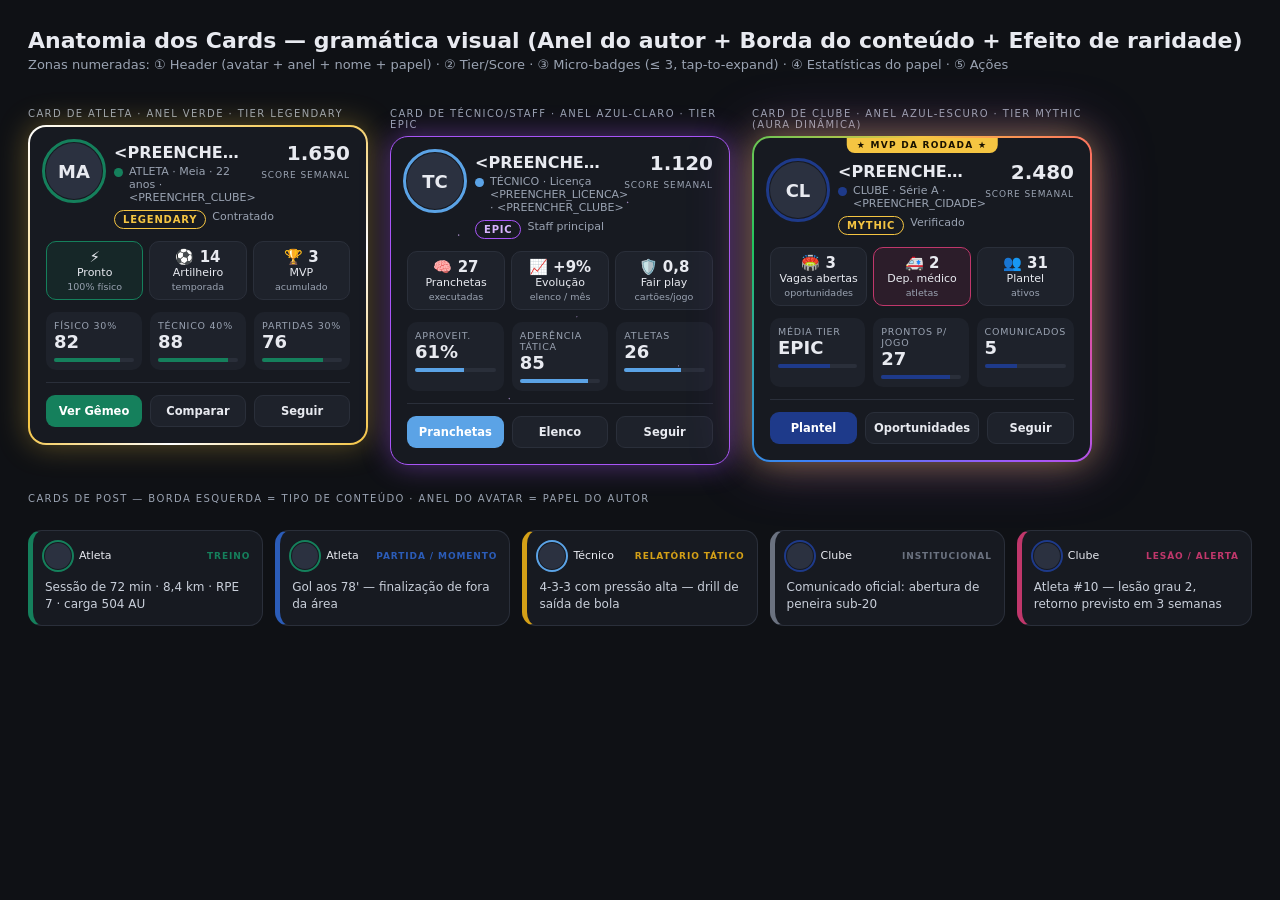
==== docs/preview/card_anatomy.html @ 2a66e9f6 "docs: card anatomy spec + preview; infra: pom, docker-compose, cassandra keyspace - docs/CARD_ANATOM" ====
<!DOCTYPE html>
<html lang="pt-BR">
<head>
<meta charset="UTF-8">
<meta name="viewport" content="width=device-width, initial-scale=1.0">
<title>Anatomia dos Cards — Football AI · Social</title>
<style>
:root{
  --bg:#0F1115; --panel:#171A21; --panel-2:#1E222B; --line:#2A2F3A; --ink:#E8EAF0; --muted:#9AA3B2;
  /* Anéis de identidade (UserRole) */
  --ring-atleta:#15805C; --ring-tecnico:#5BA3E6; --ring-clube:#1E3A8A; --ring-scout:#D4A017;
  --ring-marca:#7C3AED; --ring-imprensa:#EA580C; --ring-liga:#C9A227;
  /* Bordas de conteúdo (PostContentType) */
  --b-treino:#15805C; --b-partida:#2B5CB8; --b-tatico:#D4A017; --b-inst:#6B7280; --b-lesao:#C0376B;
  /* Tiers */
  --rare:#3B82F6; --epic:#A855F7; --gold:#F5C542;
}
*{box-sizing:border-box}
body{margin:0;background:var(--bg);color:var(--ink);font-family:Inter,system-ui,sans-serif;padding:28px}
h1{font-size:22px;margin:0 0 4px}
.sub{color:var(--muted);font-size:13px;margin:0 0 22px}
.grid{display:grid;grid-template-columns:repeat(3,340px);gap:22px;align-items:start}
.zone-label{font-size:10px;letter-spacing:.14em;text-transform:uppercase;color:var(--muted);margin:14px 0 6px}

/* ===== CARD BASE ===== */
.card{position:relative;background:var(--panel);border-radius:18px;padding:16px;border:1px solid var(--line);overflow:hidden}
.card .zone{position:absolute;right:10px;font-size:9px;color:#fff;background:rgba(255,255,255,.08);border:1px dashed rgba(255,255,255,.25);padding:1px 6px;border-radius:4px;letter-spacing:.08em}
.header{display:flex;gap:12px;align-items:center}
.avatar{width:56px;height:56px;border-radius:50%;background:#2B3140;display:grid;place-items:center;font-weight:700;font-size:18px;position:relative;flex:none}
.avatar::after{content:"";position:absolute;inset:-4px;border-radius:50%;border:3px solid var(--ring)}
.who{flex:1;min-width:0}
.header{align-items:flex-start}
.name{font-weight:700;font-size:16px;line-height:1.2;white-space:nowrap;overflow:hidden;text-overflow:ellipsis}
.role{font-size:11px;color:var(--muted);display:flex;align-items:center;gap:6px;margin-top:3px}
.dot{width:9px;height:9px;border-radius:50%;background:var(--ring);display:inline-block;flex:none}
.role{align-items:flex-start}
.role .dot{margin-top:3px}
.tierpill{font-size:10px;font-weight:700;letter-spacing:.08em;padding:3px 8px;border-radius:100px;border:1px solid}
.badges{display:flex;gap:6px;margin:12px 0 0}
.badge{flex:1;background:var(--panel-2);border:1px solid var(--line);border-radius:10px;padding:7px 6px;text-align:center;font-size:11px}
.badge b{display:block;font-size:15px;line-height:1.1}
.badge small{display:block;color:var(--muted);font-size:9.5px;margin-top:2px}
.badge.red{border-color:#C0376B;background:rgba(192,55,107,.12)}
.badge.green{border-color:#15805C;background:rgba(21,128,92,.12)}
.stats{display:grid;grid-template-columns:repeat(3,1fr);gap:8px;margin-top:12px}
.stat{background:var(--panel-2);border-radius:10px;padding:8px}
.stat small{display:block;color:var(--muted);font-size:9.5px;text-transform:uppercase;letter-spacing:.08em}
.stat b{font-size:18px}
.stat .bar{height:4px;border-radius:2px;background:#2A2F3A;margin-top:6px;overflow:hidden}
.stat .bar i{display:block;height:100%;background:var(--ring)}
.footer{display:flex;gap:8px;margin-top:12px;padding-top:12px;border-top:1px solid var(--line)}
.btn{flex:1;font-size:11.5px;font-weight:600;padding:8px;border-radius:9px;border:1px solid var(--line);background:var(--panel-2);color:var(--ink);text-align:center}
.btn.primary{background:var(--ring);border-color:transparent;color:#fff}
.score{text-align:right;flex:none;padding-left:6px}
.score b{display:block;font-size:20px;line-height:1}
.score small{font-size:9px;color:var(--muted);letter-spacing:.1em}

/* ===== TIERS ===== */
.tier-common{border-color:var(--line)}
.tier-rare{border-color:var(--rare);box-shadow:0 0 0 1px rgba(59,130,246,.35),0 0 24px rgba(59,130,246,.35)}
.tier-epic{border-color:var(--epic);box-shadow:0 0 28px rgba(168,85,247,.45)}
.tier-epic::before{content:"";position:absolute;inset:0;pointer-events:none;
  background:radial-gradient(2px 2px at 20% 30%,rgba(216,180,254,.9),transparent 60%),
             radial-gradient(2px 2px at 70% 20%,rgba(216,180,254,.8),transparent 60%),
             radial-gradient(1.5px 1.5px at 85% 70%,rgba(216,180,254,.9),transparent 60%),
             radial-gradient(2px 2px at 35% 80%,rgba(216,180,254,.7),transparent 60%),
             radial-gradient(1.5px 1.5px at 55% 55%,rgba(216,180,254,.8),transparent 60%)}
.tier-legendary{border:2px solid transparent;background:
  linear-gradient(var(--panel),var(--panel)) padding-box,
  linear-gradient(135deg,#FFFFFF 0%,var(--gold) 45%,#FFFFFF 70%,var(--gold) 100%) border-box;
  box-shadow:0 0 30px rgba(245,197,66,.35)}
.tier-mythic{border:2px solid transparent;background:
  linear-gradient(var(--panel),var(--panel)) padding-box,
  conic-gradient(from 0deg,#F5C542,#FF4D6D,#A855F7,#3B82F6,#22C55E,#F5C542) border-box;
  animation:mythicAura 6s linear infinite;box-shadow:0 0 36px rgba(245,197,66,.45),0 0 60px rgba(168,85,247,.35)}
@keyframes mythicAura{0%{filter:hue-rotate(0deg) saturate(1.1)}100%{filter:hue-rotate(360deg) saturate(1.1)}}
.mvp{position:absolute;top:-1px;left:50%;transform:translateX(-50%);background:var(--gold);color:#1A1200;font-size:9px;font-weight:800;letter-spacing:.14em;padding:3px 10px;border-radius:0 0 8px 8px}

/* ===== POST CARDS (borda de conteúdo) ===== */
.posts{display:grid;grid-template-columns:repeat(5,1fr);gap:12px;margin-top:26px}
.post{background:var(--panel);border-radius:14px;border:1px solid var(--line);border-left:5px solid var(--bc);padding:12px}
.post .meta{display:flex;align-items:center;gap:8px;font-size:11px}
.post .av{width:26px;height:26px;border-radius:50%;background:#2B3140;position:relative;flex:none}
.post .av::after{content:"";position:absolute;inset:-3px;border-radius:50%;border:2px solid var(--ring)}
.post .type{margin-left:auto;font-size:9px;font-weight:700;letter-spacing:.1em;color:var(--bc)}
.post p{font-size:12px;color:#C9CFDA;margin:10px 0 0;line-height:1.45}
</style>
</head>
<body>
<h1>Anatomia dos Cards — gramática visual (Anel do autor + Borda do conteúdo + Efeito de raridade)</h1>
<p class="sub">Zonas numeradas: ① Header (avatar + anel + nome + papel) · ② Tier/Score · ③ Micro-badges (≤ 3, tap-to-expand) · ④ Estatísticas do papel · ⑤ Ações</p>

<div class="grid">

  <!-- ===== ATLETA · LEGENDARY ===== -->
  <div>
    <div class="zone-label">Card de Atleta · anel verde · tier LEGENDARY</div>
    <div class="card tier-legendary" style="--ring:var(--ring-atleta)">
      <div class="header">
        <div class="avatar">MA</div>
        <div class="who">
          <div class="name">&lt;PREENCHER_NOME&gt;</div>
          <div class="role"><span class="dot"></span> ATLETA · Meia · 22 anos · &lt;PREENCHER_CLUBE&gt;</div>
          <div class="role" style="margin-top:6px"><span class="tierpill" style="border-color:var(--gold);color:var(--gold)">LEGENDARY</span><span style="color:var(--muted)">Contratado</span></div>
        </div>
      <div class="score"><b>1.650</b><small>SCORE SEMANAL</small></div></div>
      
      <div class="badges">
        <div class="badge green"><b>⚡</b>Pronto<small>100% físico</small></div>
        <div class="badge"><b>⚽ 14</b>Artilheiro<small>temporada</small></div>
        <div class="badge"><b>🏆 3</b>MVP<small>acumulado</small></div>
      </div>
      <div class="stats">
        <div class="stat"><small>Físico 30%</small><b>82</b><div class="bar"><i style="width:82%"></i></div></div>
        <div class="stat"><small>Técnico 40%</small><b>88</b><div class="bar"><i style="width:88%"></i></div></div>
        <div class="stat"><small>Partidas 30%</small><b>76</b><div class="bar"><i style="width:76%"></i></div></div>
      </div>
      <div class="footer"><div class="btn primary">Ver Gêmeo</div><div class="btn">Comparar</div><div class="btn">Seguir</div></div>
    </div>
  </div>

  <!-- ===== TÉCNICO · EPIC ===== -->
  <div>
    <div class="zone-label">Card de Técnico/Staff · anel azul-claro · tier EPIC</div>
    <div class="card tier-epic" style="--ring:var(--ring-tecnico)">
      <div class="header">
        <div class="avatar">TC</div>
        <div class="who">
          <div class="name">&lt;PREENCHER_NOME&gt;</div>
          <div class="role"><span class="dot"></span> TÉCNICO · Licença &lt;PREENCHER_LICENCA&gt; · &lt;PREENCHER_CLUBE&gt;</div>
          <div class="role" style="margin-top:6px"><span class="tierpill" style="border-color:var(--epic);color:#D8B4FE">EPIC</span><span style="color:var(--muted)">Staff principal</span></div>
        </div>
      <div class="score"><b>1.120</b><small>SCORE SEMANAL</small></div></div>
      
      <div class="badges">
        <div class="badge"><b>🧠 27</b>Pranchetas<small>executadas</small></div>
        <div class="badge"><b>📈 +9%</b>Evolução<small>elenco / mês</small></div>
        <div class="badge"><b>🛡️ 0,8</b>Fair play<small>cartões/jogo</small></div>
      </div>
      <div class="stats">
        <div class="stat"><small>Aproveit.</small><b>61%</b><div class="bar"><i style="width:61%"></i></div></div>
        <div class="stat"><small>Aderência tática</small><b>85</b><div class="bar"><i style="width:85%"></i></div></div>
        <div class="stat"><small>Atletas</small><b>26</b><div class="bar"><i style="width:70%"></i></div></div>
      </div>
      <div class="footer"><div class="btn primary">Pranchetas</div><div class="btn">Elenco</div><div class="btn">Seguir</div></div>
    </div>
  </div>

  <!-- ===== CLUBE · MYTHIC ===== -->
  <div>
    <div class="zone-label">Card de Clube · anel azul-escuro · tier MYTHIC (aura dinâmica)</div>
    <div class="card tier-mythic" style="--ring:var(--ring-clube)">
      <div class="mvp">★ MVP DA RODADA ★</div>
      <div class="header" style="margin-top:8px">
        <div class="avatar">CL</div>
        <div class="who">
          <div class="name">&lt;PREENCHER_CLUBE&gt;</div>
          <div class="role"><span class="dot"></span> CLUBE · Série A · &lt;PREENCHER_CIDADE&gt;</div>
          <div class="role" style="margin-top:6px"><span class="tierpill" style="border-color:var(--gold);color:var(--gold)">MYTHIC</span><span style="color:var(--muted)">Verificado</span></div>
        </div>
      <div class="score"><b>2.480</b><small>SCORE SEMANAL</small></div></div>
      
      <div class="badges">
        <div class="badge"><b>🏟️ 3</b>Vagas abertas<small>oportunidades</small></div>
        <div class="badge red"><b>🚑 2</b>Dep. médico<small>atletas</small></div>
        <div class="badge"><b>👥 31</b>Plantel<small>ativos</small></div>
      </div>
      <div class="stats">
        <div class="stat"><small>Média tier</small><b>EPIC</b><div class="bar"><i style="width:65%"></i></div></div>
        <div class="stat"><small>Prontos p/ jogo</small><b>27</b><div class="bar"><i style="width:87%"></i></div></div>
        <div class="stat"><small>Comunicados</small><b>5</b><div class="bar"><i style="width:40%"></i></div></div>
      </div>
      <div class="footer"><div class="btn primary">Plantel</div><div class="btn">Oportunidades</div><div class="btn">Seguir</div></div>
    </div>
  </div>
</div>

<div class="zone-label" style="margin-top:28px">Cards de post — borda esquerda = tipo de conteúdo · anel do avatar = papel do autor</div>
<div class="posts">
  <div class="post" style="--bc:var(--b-treino);--ring:var(--ring-atleta)"><div class="meta"><span class="av"></span>Atleta<span class="type">TREINO</span></div><p>Sessão de 72 min · 8,4 km · RPE 7 · carga 504 AU</p></div>
  <div class="post" style="--bc:var(--b-partida);--ring:var(--ring-atleta)"><div class="meta"><span class="av"></span>Atleta<span class="type">PARTIDA / MOMENTO</span></div><p>Gol aos 78' — finalização de fora da área</p></div>
  <div class="post" style="--bc:var(--b-tatico);--ring:var(--ring-tecnico)"><div class="meta"><span class="av"></span>Técnico<span class="type">RELATÓRIO TÁTICO</span></div><p>4-3-3 com pressão alta — drill de saída de bola</p></div>
  <div class="post" style="--bc:var(--b-inst);--ring:var(--ring-clube)"><div class="meta"><span class="av"></span>Clube<span class="type">INSTITUCIONAL</span></div><p>Comunicado oficial: abertura de peneira sub-20</p></div>
  <div class="post" style="--bc:var(--b-lesao);--ring:var(--ring-clube)"><div class="meta"><span class="av"></span>Clube<span class="type">LESÃO / ALERTA</span></div><p>Atleta #10 — lesão grau 2, retorno previsto em 3 semanas</p></div>
</div>
</body>
</html>
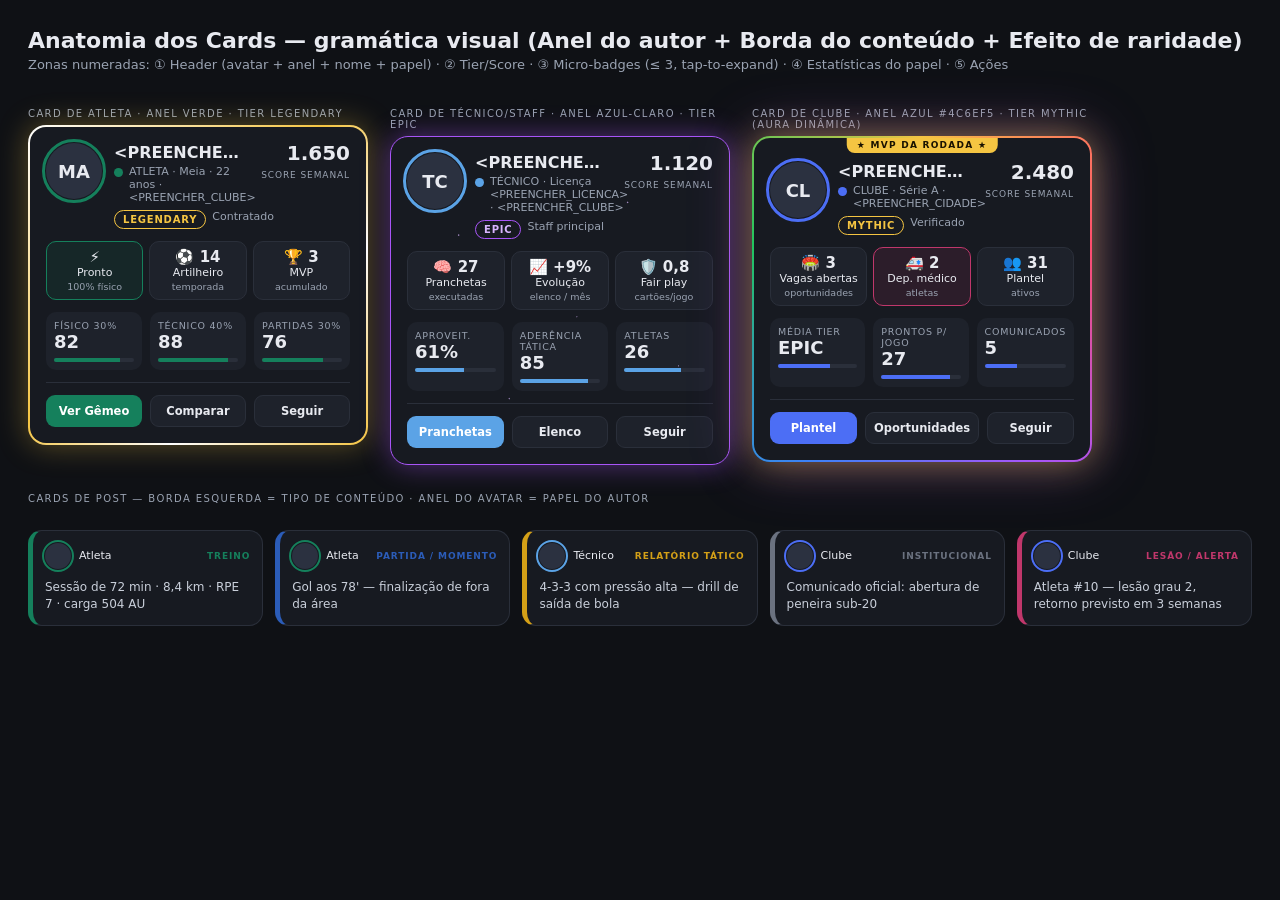
==== commit 9e62c4a6: "docs: consolidate research into spec, taxonomy, card anatomy and diagrams - UserRole: 11 core roles " ====
--- a/docs/preview/card_anatomy.html
+++ b/docs/preview/card_anatomy.html
@@ -8,7 +8,7 @@
 :root{
   --bg:#0F1115; --panel:#171A21; --panel-2:#1E222B; --line:#2A2F3A; --ink:#E8EAF0; --muted:#9AA3B2;
   /* Anéis de identidade (UserRole) */
-  --ring-atleta:#15805C; --ring-tecnico:#5BA3E6; --ring-clube:#1E3A8A; --ring-scout:#D4A017;
+  --ring-atleta:#15805C; --ring-tecnico:#5BA3E6; --ring-clube:#4C6EF5; --ring-scout:#D4A017;
   --ring-marca:#7C3AED; --ring-imprensa:#EA580C; --ring-liga:#C9A227;
   /* Bordas de conteúdo (PostContentType) */
   --b-treino:#15805C; --b-partida:#2B5CB8; --b-tatico:#D4A017; --b-inst:#6B7280; --b-lesao:#C0376B;
@@ -148,7 +148,7 @@
 
   <!-- ===== CLUBE · MYTHIC ===== -->
   <div>
-    <div class="zone-label">Card de Clube · anel azul-escuro · tier MYTHIC (aura dinâmica)</div>
+    <div class="zone-label">Card de Clube · anel azul #4C6EF5 · tier MYTHIC (aura dinâmica)</div>
     <div class="card tier-mythic" style="--ring:var(--ring-clube)">
       <div class="mvp">★ MVP DA RODADA ★</div>
       <div class="header" style="margin-top:8px">
